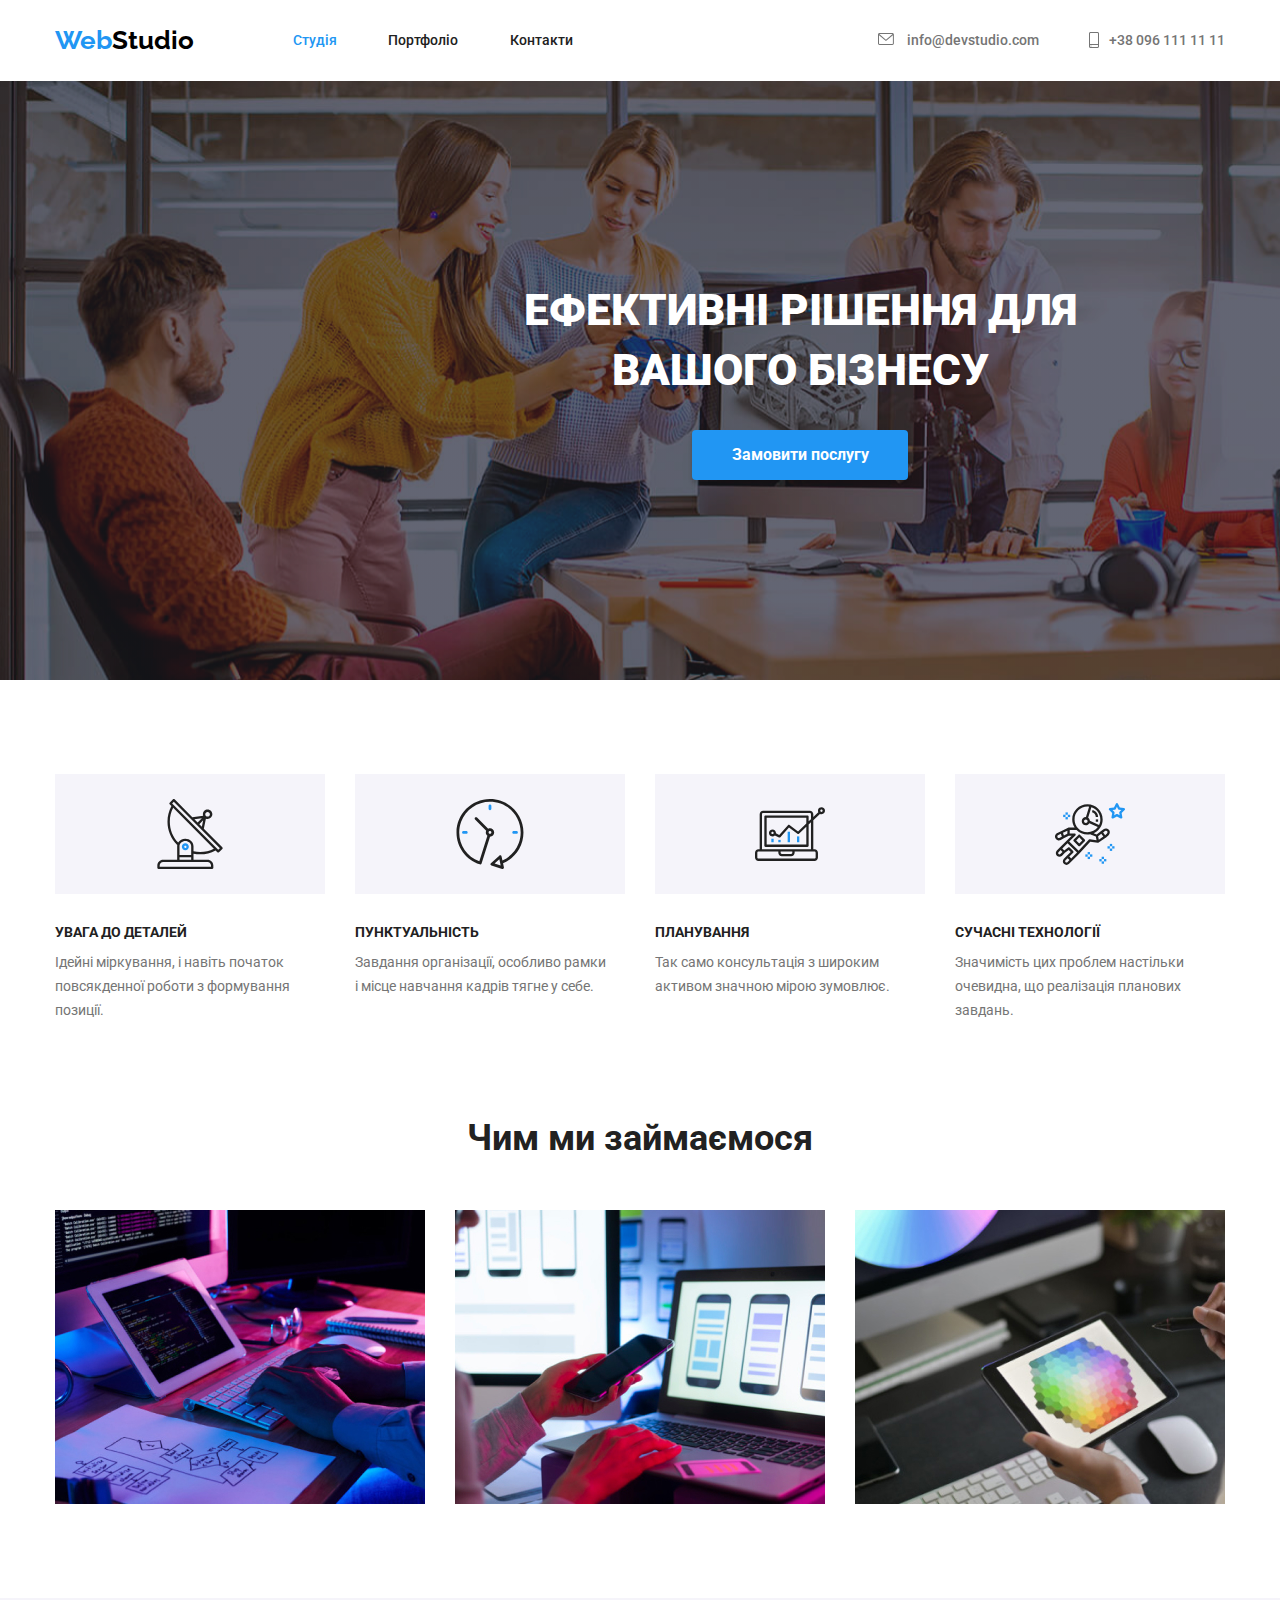
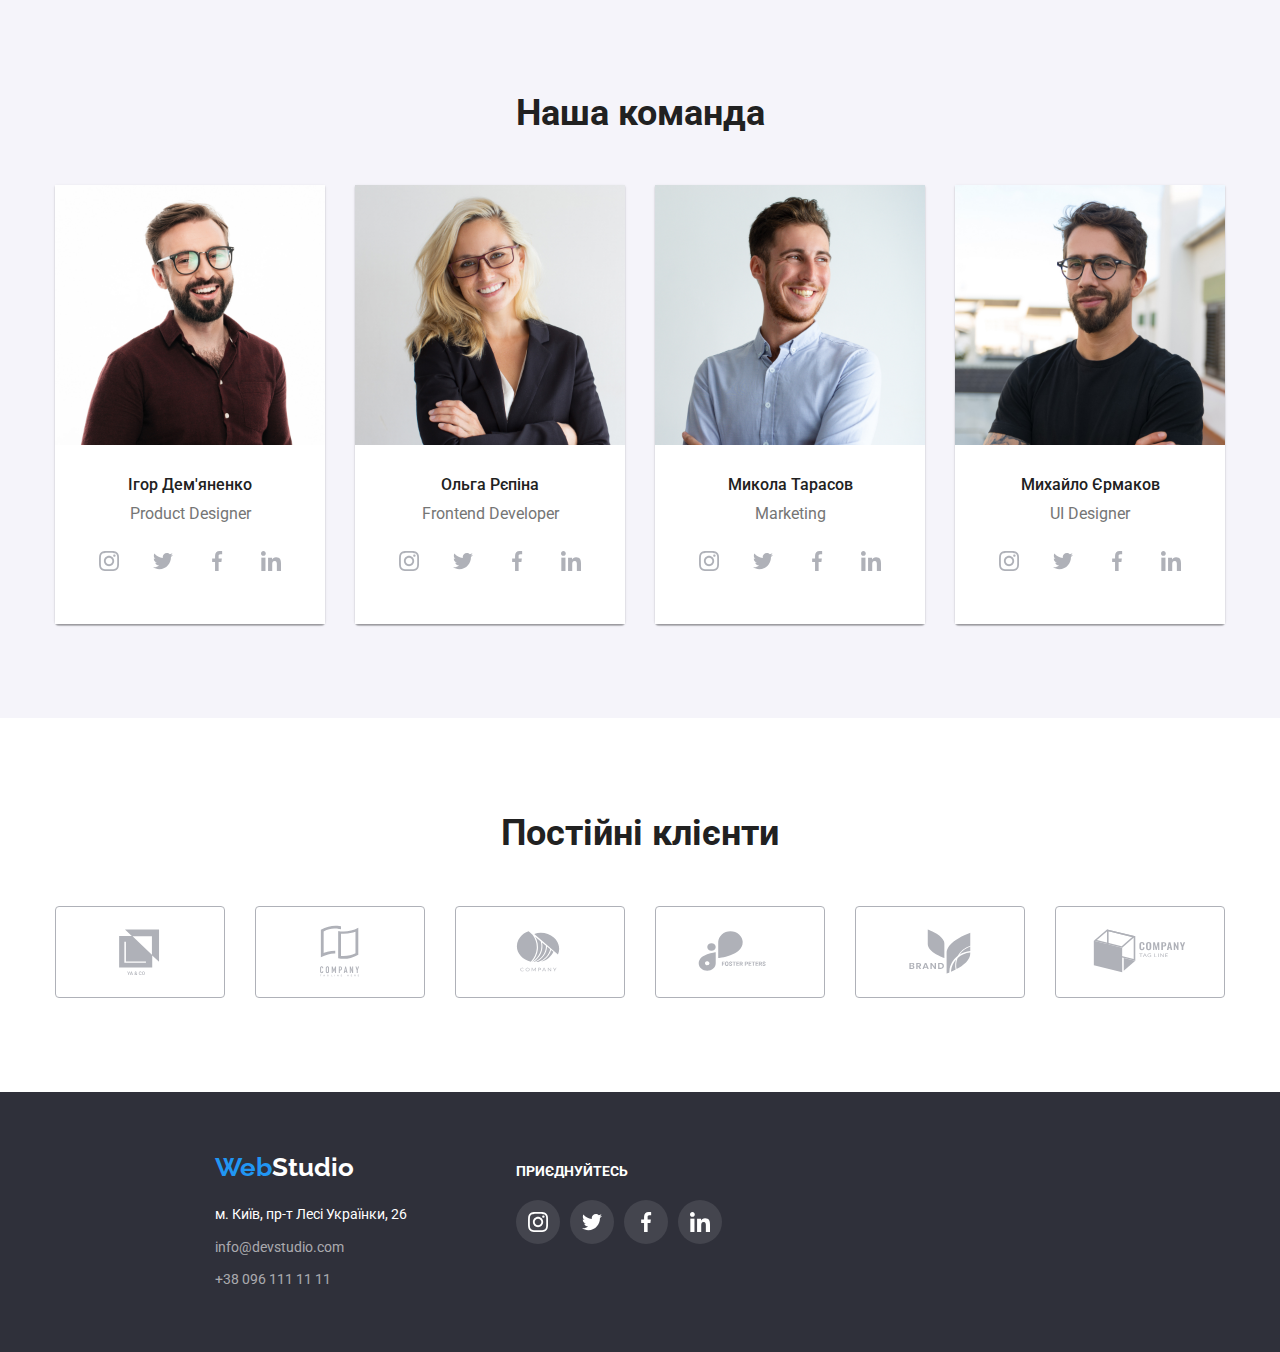
==== index.html @ 7ea2a961 "Initial commit" ====
<!DOCTYPE html>
<html lang="en">

<head>
  <meta charset="UTF-8" />
  <meta http-equiv="X-UA-Compatible" content="IE=edge" />
  <meta name="viewport" content="width=device-width, initial-scale=1.0" />
  <title>firstwork</title>
  <link rel="stylesheet" href="https://cdn.jsdelivr.net/npm/modern-normalize@1.1.0/modern-normalize.min.css">
  <link rel="stylesheet" href="./css/styles.css" />
  <link rel="preconnect" href="https://fonts.googleapis.com">
  <link rel="preconnect" href="https://fonts.gstatic.com" crossorigin>
  <link href="https://fonts.googleapis.com/css2?family=Raleway:wght@700&family=Roboto:wght@400;500;700&display=swap"
    rel="stylesheet">
</head>

<body>
  <header>

    <div class="conteiner conteiner_header">
      <!-- logo -->

      <a class="logo" href="/">
        <p class="logo_studio">
          <span class="logo-web">Web</span>Studio
        </p>
      </a>

      <!-- navigation -->
      <nav class="nav">

        <ul class="nav_mid">
          <li class="nav_mid_one">
            <a class="nav_mid_active" href="">Студія</a>
          </li>
          <li class="nav_mid_two">
            <a class="nav_mid_portfolio" href="./portfolio.html">Портфоліо</a>
          </li>
          <li class="nav_mid_three">
            <a class="nav_mid_kontact" href="">Контакти</a>
          </li>
        </ul>





        <!-- navigationRight -->

        <ul class="nav_right">




          <li class="nav_right_mail_group">
            <svg width="16" height="12" class="icon_nav_right_mail">
              <use href="./images/sprite/symbol-defs.svg#icon-mail"></use>
            </svg>
            <a class="nav_right_mail" href="mailto:info@devstudio.com">info@devstudio.com</a>
          </li>




          <li class="nav_right_number_group">
            <svg width="10" height="16" class="icon-smartphone">
              <use href="./images/sprite/symbol-defs.svg#icon-smartphone"></use>
            </svg>
            <a class="nav_right_num_color" href="tel:+380961111111">+38 096 111 11 11</a>
          </li>

        </ul>
      </nav>
    </div>
  </header>

  <main>
    <!-- hero -->

    <section>
      <div class="conteiner hero_sect">
        <h1 class="hero_title">
          ЕФЕКТИВНІ РІШЕННЯ ДЛЯ
          ВАШОГО БІЗНЕСУ
        </h1>

        <button class="hero_btn" type="button">Замовити послугу</button>
      </div>
    </section>


    <!-- peculiarity -->
    <section class="peculiarity conteiner">
      <ul class="peculiarity-conteiner">

        <li class="peculiarite-item">
          <div class="peculiarite-item_img">
            <svg width="70" height="70">
              <use href="./images/sprite/symbol-defs.svg#icon-antenna1"></use>
            </svg>
          </div>
          <h3 class="peculiarity-title">УВАГА ДО ДЕТАЛЕЙ</h3>
          <p class="peculiarity-text">
            Ідейні міркування, і навіть початок повсякденної роботи з
            формування позиції.
          </p>

        </li>

        <li class="peculiarite-item">
          <div class="peculiarite-item_img">
            <svg width="70" height="70">
              <use href="./images/sprite/symbol-defs.svg#icon-clock2"></use>
            </svg>
          </div>
          <h3 class="peculiarity-title">ПУНКТУАЛЬНІСТЬ</h3>
          <p class="peculiarity-text">
            Завдання організації, особливо рамки<br /> і місце навчання кадрів тягне
            у себе.
          </p>
        </li>

        <li class="peculiarite-item">
          <div class="peculiarite-item_img">
            <svg width="70" height="70">
              <use href="./images/sprite/symbol-defs.svg#icon-diagram3"></use>
            </svg>
          </div>
          <h3 class="peculiarity-title">ПЛАНУВАННЯ</h3>
          <p class="peculiarity-text">
            Так само консультація з широким активом значною мірою зумовлює.
          </p>
        </li>

        <li class="peculiarite-item">
          <div class="peculiarite-item_img">
            <svg width="70" height="70">
              <use href="./images/sprite/symbol-defs.svg#icon-astronaut4"></use>
            </svg>
          </div>
          <h3 class="peculiarity-title">СУЧАСНІ ТЕХНОЛОГІЇ</h3>
          <p class="peculiarity-text">
            Значимість цих проблем настільки очевидна, що реалізація планових
            завдань.
          </p>
        </li>

      </ul>
    </section>
    <!-- progects -->
    <section class="progects">
      <div class="conteiner">
        <h2 class="progects_title">Чим ми займаємося</h2>
        <ul class="progect_img">
          <li>
            <img src="/images/whatwedo/noyt.jpg" alt="Ноутбук" width="370" height="294" />
          </li>
          <li>
            <img src="/images/whatwedo/tel.jpg" alt="Ноутбук и телефон" width="370" height="294" />
          </li>
          <li>
            <img src="/images/whatwedo/plansh.jpg" alt="Планшет" width="370" height="294" />
          </li>
        </ul>
      </div>
    </section>

    <!-- team -->
    <section class="team">
      <div class="conteiner">
        <h2 class="team_title">Наша команда</h2>
        <ul class="team_group">
          <li class="team_group_box">
            <img class="team_img" src="/images/personal/pers1.jpg" alt="Первый сотрудник мужчина" width="270"
              height="260" />
            <div class="team_info">
              <p class="team_name">Ігор Дем'яненко</p>
              <p class="team_job">Product Designer</p>


              <ul class="team_icons">

                <li>
                  <a class="team_icons_link" href="">
                    <svg class="team_icons_group">
                      <use href="./images/sprite/symbol-defs.svg#icon-instagram"></use>
                    </svg>
                  </a>
                </li>

                <li>
                  <a class="team_icons_link" href="">
                    <svg class="team_icons_group">
                      <use href="./images/sprite/symbol-defs.svg#icon-twitter"></use>
                    </svg>
                  </a>
                </li>

                <li>
                  <a class="team_icons_link" href="">
                    <svg class="team_icons_group">
                      <use href="./images/sprite/symbol-defs.svg#icon-facebook"></use>
                    </svg>
                  </a>
                </li>

                <li>
                  <a class="team_icons_link" href="">
                    <svg class="team_icons_group">
                      <use href="./images/sprite/symbol-defs.svg#icon-linkedin"></use>
                    </svg>
                  </a>
                </li>

              </ul>


            </div>
          </li>

          <li class="team_group_box">
            <img class="team_img" src="/images/personal/pers2.jpg" alt="Сотрудница" width="270" height="260" />
            <div class="team_info">
              <p class="team_name">Ольга Рєпіна</p>
              <p class="team_job">Frontend Developer</p>
              <ul class="team_icons">
                <li>
                  <a class="team_icons_link" href="">
                    <svg class="team_icons_group">
                      <use href="./images/sprite/symbol-defs.svg#icon-instagram"></use>
                    </svg>
                  </a>
                </li>
                <li>
                  <a class="team_icons_link" href="">
                    <svg class="team_icons_group">
                      <use href="./images/sprite/symbol-defs.svg#icon-twitter"></use>
                    </svg>
                  </a>
                </li>
                <li>
                  <a class="team_icons_link" href="">
                    <svg class="team_icons_group">
                      <use href="./images/sprite/symbol-defs.svg#icon-facebook"></use>
                    </svg>
                  </a>
                </li>
                <li>
                  <a class="team_icons_link" href="">
                    <svg class="team_icons_group">
                      <use href="./images/sprite/symbol-defs.svg#icon-linkedin"></use>
                    </svg>
                  </a>
                </li>
              </ul>
            </div>
          </li>

          <li class="team_group_box">
            <img class="team_img" src="/images/personal/pers3.jpg" alt="Второй сотрудник" width="270" height="260" />
            <div class="team_info">
              <p class="team_name">Микола Тарасов</p>
              <p class="team_job">Marketing</p>
              <ul class="team_icons">

                <li>
                  <a class="team_icons_link" href="">
                    <svg class="team_icons_group">
                      <use href="./images/sprite/symbol-defs.svg#icon-instagram"></use>
                    </svg>
                  </a>
                </li>

                <li>
                  <a class="team_icons_link" href="">
                    <svg class="team_icons_group">
                      <use href="./images/sprite/symbol-defs.svg#icon-twitter"></use>
                    </svg>
                  </a>
                </li>

                <li>
                  <a class="team_icons_link" href="">
                    <svg class="team_icons_group">
                      <use href="./images/sprite/symbol-defs.svg#icon-facebook"></use>
                    </svg>
                  </a>
                </li>

                <li>
                  <a class="team_icons_link" href="">
                    <svg class="team_icons_group">
                      <use href="./images/sprite/symbol-defs.svg#icon-linkedin"></use>
                    </svg>
                  </a>
                </li>

              </ul>
            </div>
          </li>

          <li class="team_group_box">
            <img class="team_img" src="/images/personal/pers4.jpg" alt="Третий сотрудник" width="270" height="260" />
            <div class="team_info">
              <p class="team_name">Михайло Єрмаков</p>
              <p class="team_job">UI Designer</p>
              <ul class="team_icons">
                <li>
                  <a class="team_icons_link" href="">
                    <svg class="team_icons_group">
                      <use href="./images/sprite/symbol-defs.svg#icon-instagram"></use>
                    </svg>
                  </a>
                </li>
                <li>
                  <a class="team_icons_link" href="">
                    <svg class="team_icons_group">
                      <use href="./images/sprite/symbol-defs.svg#icon-twitter"></use>
                    </svg>
                  </a>
                </li>
                <li>
                  <a class="team_icons_link" href="">
                    <svg class="team_icons_group">
                      <use href="./images/sprite/symbol-defs.svg#icon-facebook"></use>
                    </svg>
                  </a>
                </li>
                <li>
                  <a class="team_icons_link" href="">
                    <svg class="team_icons_group">
                      <use href="./images/sprite/symbol-defs.svg#icon-linkedin"></use>
                    </svg>
                  </a>
                </li>
              </ul>
            </div>
          </li>

        </ul>
      </div>
    </section>

    <!-- OUR CLIENTS -->
    <section>
      <div class="conteiner client_conteiner">
        <h2 class="clients_title">
          Постійні клієнти
        </h2>

        <ul class="client_img_block">
          <li class="client_img">
            <svg width="106" height="60">
              <use href="./images/sprite/symbol-defs.svg#icon-logo1"></use>
            </svg>
          </li>

          <li class="client_img">
            <svg width="106" height="60">
              <use href="./images/sprite/symbol-defs.svg#icon-logo2"></use>
            </svg>
          </li>

          <li class="client_img">
            <svg width="106" height="60">
              <use href="./images/sprite/symbol-defs.svg#icon-logo3"></use>
            </svg>
          </li>

          <li class="client_img">
            <svg width="106" height="60">
              <use href="./images/sprite/symbol-defs.svg#icon-logo4"></use>
            </svg>
          </li>

          <li class="client_img">
            <svg width="106" height="60">
              <use href="./images/sprite/symbol-defs.svg#icon-logo5"></use>
            </svg>
          </li>
          <li class="client_img">
            <svg width="106" height="60">
              <use href="./images/sprite/symbol-defs.svg#icon-logo6"></use>
            </svg>
          </li>

        </ul>
      </div>
    </section>

  </main>

  <footer>
    <div class="footer_conteiner">
      <div class="conteiner footer_conteiner_flex">

        <div>
          <a class="logo" href="/">
            <p class="logo-studio_footer"><span class="logo-web">Web</span>Studio</p>
          </a>


          <address class="address">

            <ul class="address_info">
              <li class="address_address">
                <a class="address_city" href="">м. Київ, пр-т Лесі Українки, 26</a>
              </li>
              <li class="address_address">
                <a class="address_link" href="mailto:info@devstudio.com">info@devstudio.com</a>
              </li>
              <li class="address_address">
                <a class="address_phone" href="tel:+380961111111">+38 096 111 11 11</a>
              </li>
            </ul>
          </address>
        </div>

        <div class="footer_block_socials">
          <h3 class="footer_title_h">
            ПРИЄДНУЙТЕСЬ
          </h3>
          <ul class="footer_img_flex">
            <li class="footer_title_img">
              <svg width="20" height="20">
                <use href="./images/sprite/symbol-defs.svg#icon-instagram"></use>
              </svg>
            </li>

            <li class="footer_title_img">
              <svg width="20" height="20">
                <use href="./images/sprite/symbol-defs.svg#icon-twitter"></use>
              </svg>
            </li>

            <li class="footer_title_img">
              <svg width="20" height="20">
                <use href="./images/sprite/symbol-defs.svg#icon-facebook"></use>
              </svg>
            </li>

            <li class="footer_title_img">
              <svg width="20" height="20">
                <use href="./images/sprite/symbol-defs.svg#icon-linkedin"></use>
              </svg>
            </li>
          </ul>
        </div>


      </div>
    </div>
  </footer>


</body>

</html>
---- css/styles.css ----
/* 
цвет основного текста #757575 
цвет заголовков #212121
цвет при фокусе #2196F3
цвет в футере и при наведени на кнопки #FFFFFF
*/

:root{
    --primary-text-color: #757575;
    --title-text-color: #212121;
    --white-color: #FFFFFF;
    --accent-color: #2196F3;
    --bck-portfolio: #F5F4FA;
    --bckground-color: #2F303A;
    --social-icons: #AFB1B8
}
body{
    font-family: 'roboto';
    font-style: normal;
    font-weight: 400;
    color: var(--title-text-color);

    /* Убрал точки и подчеркивания */
}
li{
    list-style: none;
}
a{
    text-decoration: none;
}
                 /* h1 h2 h3 h4 */
.h2, h3, h4{
    font-weight: 700;
}
/* Убрал отступы */
h1, 
h2,
h3,
h4,
p {
    margin-top: 0;
    margin-bottom: 0;
}
ul,
ol {
    margin-top: 0;
    margin-bottom: 0;
    padding-left: 0;
}
/* Что-бы не было отступов между картинками */
img {
    display: block;
}
.link {
    text-decoration: none;
}
.list {
    list-style: none;
}
.conteiner {
    width: 1200px;
    margin-left: auto;
    margin-right: auto;
    padding-left: 15px;
    padding-right: 15px;
}
/* =============================HEADER SECTION ============================*/
/* LOGO */
.conteiner_header {
    display: flex;
    align-items: center;

}


.logo{
    text-decoration: none;
    font-family: 'raleway';
    font-weight: 700;
    font-size: 26px;
    line-height: 1.2;
}

.logo_studio{
    color: #000000;
    margin-right: 93px;
    width: 145px;
}

.logo-web{
    color: var(--accent-color);
}

/* NAVIGATION */
.nav{
    display: flex;
    flex-grow: 1;
    color: var(--title-text-color);
    font-weight: 500;
    font-size: 14px;
    line-height: 1.2;
    padding-bottom: 32px;
    padding-top: 32px;
}


/* nav mid portfolio */
.nav_mid {
    display: flex;
}

a.nav_mid_st{
    text-decoration: none;
}
.nav_mid_st,
.nav_mid_portfolio,
.nav_mid_kontact{
    display: inline-block;
    text-decoration: none;
    list-style: none;
    color: var(--title-text-color);
    font-weight: 500;
    font-size: 14px;
    line-height: 1.2;
}
.nav_mid_active {
    color: var(--accent-color);
}
.nav_mid_st:hover,
.nav_mid_st:focus {
    color: var(--accent-color);
}
.nav_mid_portfolio:hover,
.nav_mid_portfolio:focus{
    color: var(--accent-color);
}
.nav_mid_kontact:hover,
.nav_mid_kontact:focus {
    color: var(--accent-color);
}

.nav_mid_one,
.nav_mid_two,
.nav_mid_three:not(:last-child) {
    margin-right: 50px;
}
.nav_mid_one {
    width: 45px;
}
.nav_mid_two {
    width: 72px;
}
.nav_mid_three {
    width: 64px;
}

/* NAV RIGHT */
.nav_right {
    display: flex;
    margin-left: auto;
    gap: 50px;   
}

.icon_nav_right_mail {
    fill: var(--primary-text-color);
    border: 24px;
    margin-right: 10px;  
}

.icon_nav_right_mail:hover,
.icon_nav_right_mail:focus {
    fill: var(--accent-color);
}

a.nav_right_mail{
    text-decoration: none;
    color: var(--primary-text-color);
}

a.nav_right_mail:hover,
a.nav_right_mail:focus {
    color: var(--accent-color);
}

.nav_right_number_group {
    display: flex;
    justify-self: center;
}

.icon-smartphone {
    margin-right: 10px;
    fill: var(--primary-text-color);
}
.icon-smartphone:hover,
.icon-smartphone:focus {
    fill: var(--accent-color);
}

.nav_right_num_color {
    color: var(--primary-text-color);
}
.nav_right_num_color:hover,
.nav_right_num_color:focus {
    color: #2196F3;
}
 /* ==========================HEADER SECTION=============================== */

 /* ===========================HERO SECTION ================================*/
.hero_sect {
    display: flex;
    flex-direction: column;
    align-items: center;
    width: 1600px;
    padding-top: 200px;
    padding-bottom: 200px;
    background-color: #C4C4C4;
    background-image:linear-gradient(rgba(47, 48, 58, 0.4),rgba(47, 48, 58, 0.4)), url(/images/hero/hero.png);
    background-size: cover;
}
.hero_title {
    text-align: center;
    width: 696px;
    font-weight: 900;
    font-size: 44px;
    line-height: 1.36;
    color: var(--white-color);
    margin-bottom: 30px;
}

.hero_btn {
    width: 216px;
    height: 50px;
    padding: 0;
    border: 0;
    text-align: center;
    font-family: Roboto;
    color: var(--white-color);
    background-color: var(--accent-color);
    font-weight: 700;
    font-size: 16px;
    line-height: 1.9;
    box-shadow: 0px 4px 4px rgba(0, 0, 0, 0.15);
    border-radius: 4px;
} 




 /*============================= HERO SECTION============================== */

 /*=========================== PECULIARITY SECTION========================*/

.peculiarity-conteiner{
    display: flex;
    padding-top: 94px;
    gap: 30px;
    padding-bottom: 47px;
}
.peculiarite-item_img{
    padding-left: 100px;
    padding-right: 100px;
    display: flex;
    justify-content: center;
    align-items: center;
    width: 270px;
    height: 120px;
    margin-bottom: 30px;
    background-color: var(--bck-portfolio);
}
          
.peculiarity-title{
    font-size: 14px;
    line-height: 1.2;
    margin-bottom: 10px;
}

.peculiarity-text{
    width: 255px;
    color: var(--primary-text-color);
    font-size: 14px;
    line-height: 1.7;
}
  /*=========================PECULIARITY SECTION=======================*/

/* =============================PROGECTS SECTION =======================*/

.progects_title{
    padding-top: 47px;
    font-size: 36px;
    line-height: 1.2;
    display: block;
    text-align: center;
    margin-bottom: 50px;
}
    

.progect_img {
    display: flex;
    gap: 30px;
    padding-bottom: 94px;
}
  /* =========================PROGECTS SECTION ========================*/

/* ============================TEAM SECTION ============================*/
.team {
    background-color: #F5F4FA;;
    padding-bottom: 94px;

}
.team_title{
    font-size: 36px;
    line-height: 1.2;
    display: block;
    text-align: center;
    margin-bottom: 50px;
    padding-top: 94px;
}
.team_group {
    display: flex;
    gap: 30px;
}
.team_group_box {
    box-shadow: 0px 1px 3px rgba(0, 0, 0, 0.12), 0px 1px 1px rgba(0, 0, 0, 0.14), 0px 2px 1px rgba(0, 0, 0, 0.2);
    border-radius: 0px 0px 4px 4px;
}

.team_info {
    padding-top: 30px;
    text-align: center;
    background-color: var(--white-color);
}

.team_name{
    font-weight: 500;
    font-size: 16px;
    line-height: 1.2;
    margin-bottom: 10px;
    
}
.team_job{
    color: var(--primary-text-color);
    font-size: 16px;
    line-height: 1.2;
    text-align: center;
}
.team_icons {
    padding-bottom: 41px;
    display: flex;
    margin-top: 16px;
    justify-content: center;
    gap: 10px;
}

.team_icons_link {
    display: flex;
    justify-content: center;
    align-items: center;
    border-radius: 50%;
    width: 44px;
    height: 44px;
}
.team_icons_link:hover,
.team_icons_link:focus {
    background-color: var(--accent-color);
}

.team_icons_group {
    width: 20px;
    height: 20px;
    fill: var(--social-icons);
}
.team_icons_link:hover .team_icons_group,
.team_icons_link:focus .team_icons_group {
    fill: var(--white-color);
}
  /* ============================TEAM SECTION ==========================*/

  /* ===========================OUR CLIENTS ===========================*/
.clients_title {
    font-size: 36px;
    line-height: 1.2;
    display: block;
    text-align: center;
    margin-bottom: 50px;
}
.client_conteiner {
    padding-top: 94px;
    padding-bottom: 94px;
}
.client_img_block {
    display: flex;
    justify-content: center;
    align-items: center;
    gap: 30px;   
    
}

.client_img {
    padding-left: 32px;
    padding-right: 32px;
    width: 170px;
    height: 92px;
    fill: var(--social-icons);
    display: flex;
    justify-content: center;
    align-items: center;
    border: 1px solid #AFB1B8;
    border-radius: 4px;
    
}

.client_img:hover,
.client_img:focus {
    fill: var(--accent-color);
}
  /* ===========================OUR CLIENTS ===========================*/

/*================================ FOOTER SECTION/ ====================*/
           
.footer_conteiner {
    background-color: var(--bckground-color);
    width: 1600px;
    margin-left: auto;
    margin-right: auto;
}       
.footer_conteiner_flex {
    display: flex;
    padding-bottom: 60px;
    padding-top: 60px;
}     

.logo-studio_footer {
    color: var(--white-color);  
    margin-bottom: 20px;
}
.footer_img_flex {
    display: flex;
    gap: 10px;
    margin-top: 20px;
}
.footer_title_h {
    font-size: 14px;
    line-height: 1.14;
    color: var(--white-color);

}

.address_info {
    width: 231px;
    font-size: 14px;
    line-height: 1.7;
    font-style: normal;
    display: block;
    margin-right: 70px;
}
.footer_block_socials {
    padding-top: 12px;
}
.address_address:not(:last-child) {
    margin-bottom: 9px;
}
.address_city {
    color: var(--white-color);
}
.address_link{
    color: rgba(255, 255, 255, 0.6);
}
.address_phone {
    color: rgba(255, 255, 255, 0.6);
}
.footer_title_img {
    display: flex;
    justify-content: center;
    align-items: center;
    width: 44px;
    height: 44px;
    fill: var(--white-color);
    background-color: rgba(255, 255, 255, 0.1);
    border-radius: 50%;
}
.footer_title_img:hover,
.footer_title_img:focus {
    background-color: var(--accent-color);
}
/* =======================FOOTER SECTION========================/ */

  /* =====================PORTFOLIO SECTION======================*/

         
.portfolio_button{
    padding-top: 94px;
    display: flex;
    justify-content: center;
    column-gap: 8px;
    margin-bottom: 34px;  
}

.p_button {
    height: 38px;
    border: 0;
    font-family: roboto;
    font-style: normal;
    font-weight: 500;
    font-size: 16px;
    line-height: 1.62;
}
.p_button:hover,
.p_button:focus {
    background-color: var(--accent-color);
    color: var(--white-color);
    box-shadow: 0px 3px 1px rgba(0, 0, 0, 0.1), 0px 1px 2px rgba(0, 0, 0, 0.08), 0px 2px 2px rgba(0, 0, 0, 0.12);
}

.portfolio_btn_one {
    padding-left: 25px;
    padding-right: 25px;
    min-width: 72px;
    border-radius: 4px;
}
.portfolio_btn_two {
    min-width: 125px;
    border-radius: 4px;
}
.portfolio_btn_three {
    min-width: 112px;
    border-radius: 4px;
}
.portfolio_btn_fore {
    min-width: 103px;
    border-radius: 4px;
}
.portfolio_btn_five{
    min-width: 130px;
    border-radius: 4px;
}
/* PORTFOLIO_IMG */
.portfolio_img{
    padding-bottom: 94px;
    display: flex;
    flex-wrap: wrap;
    row-gap: 30px;
    column-gap: 30px;
}
.p_block {
    width: 370px;
    height: 404px;
    border: 1px solid #EEEEEE;
    box-shadow: 0px 1px 1px rgba(0, 0, 0, 0.12), 0px 4px 4px rgba(0, 0, 0, 0.06), 1px 4px 6px rgba(0, 0, 0, 0.16);
}
.portfolio_img_info {
    padding-top: 20px;
    padding-bottom: 20px;
    padding-left: 24px;
}
.portfolio_title{
    font-size: 18px;
    line-height: 2;
    margin-bottom: 4px;
}
.portfolio_text{
    color: var(--primary-text-color);
    font-size: 16px;
    line-height: 1.9;
}





 /* ========================PORTFOLIO SECTION===========================*/
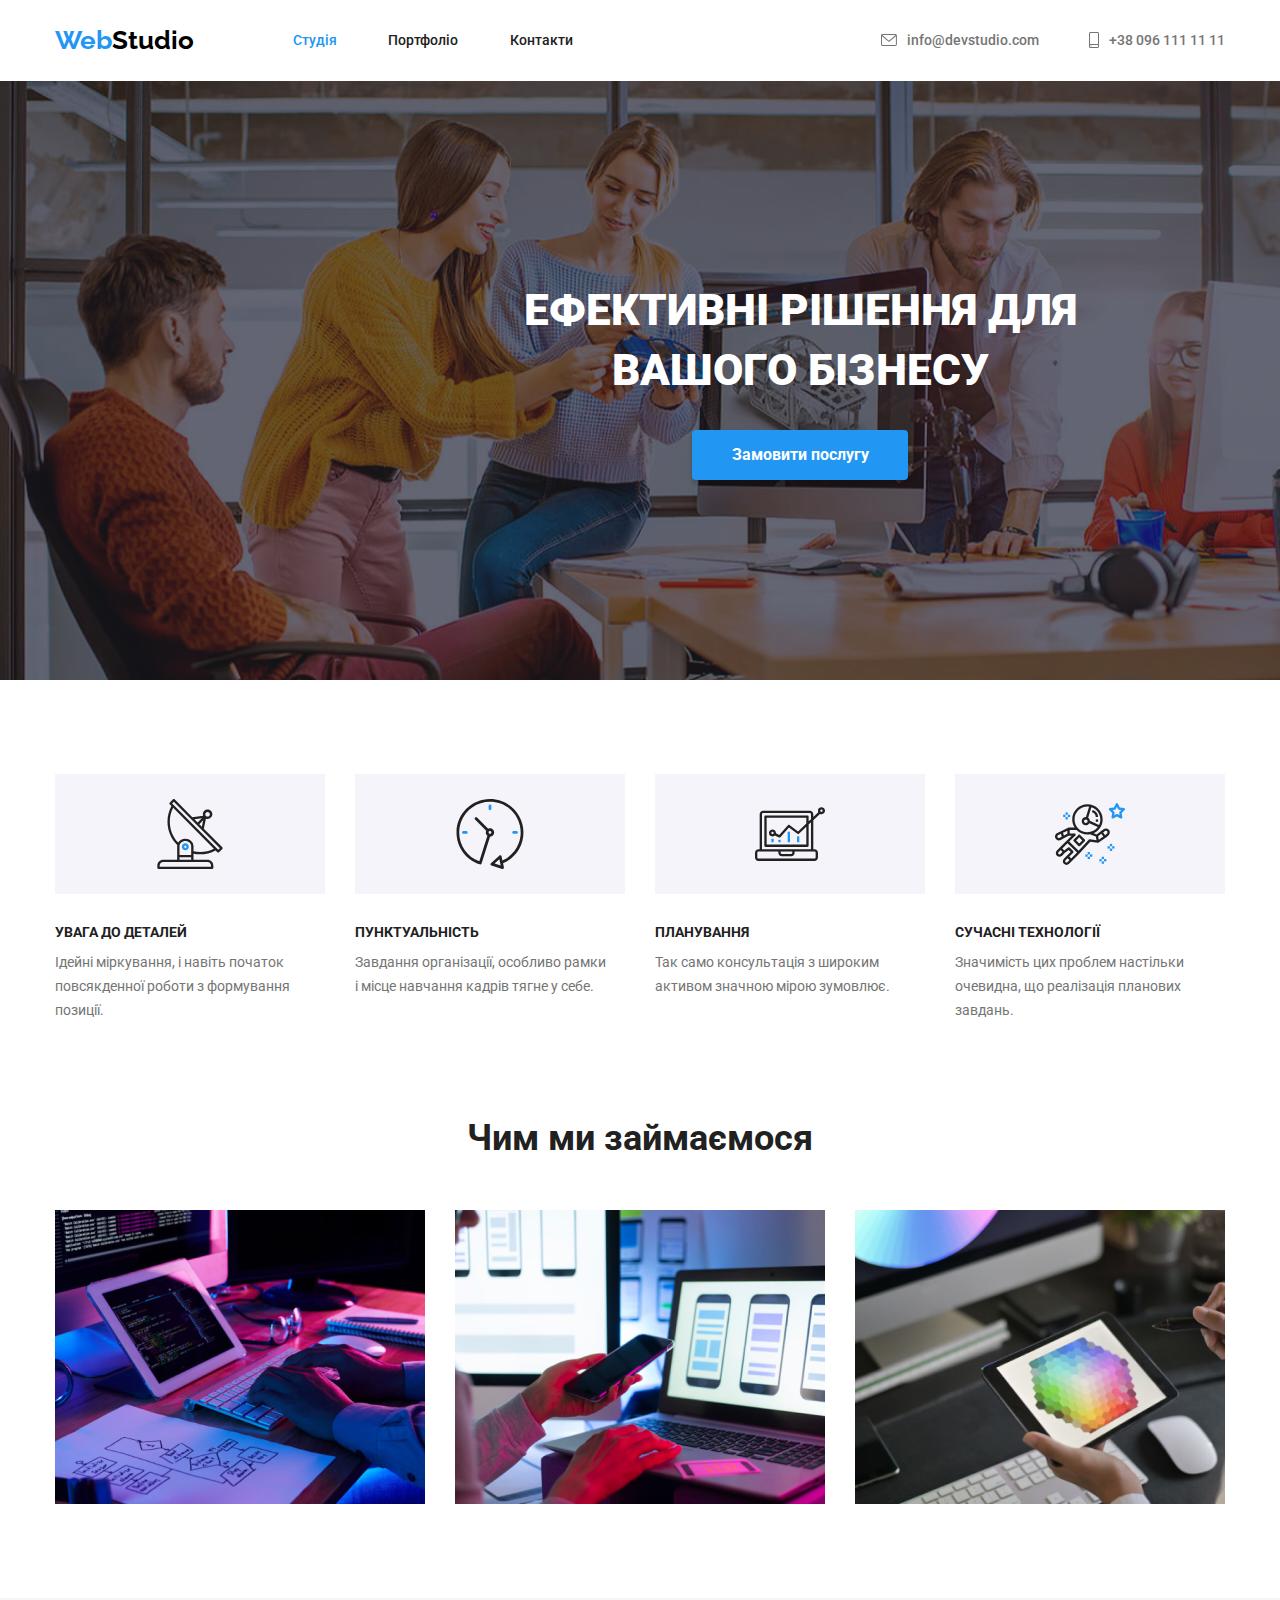
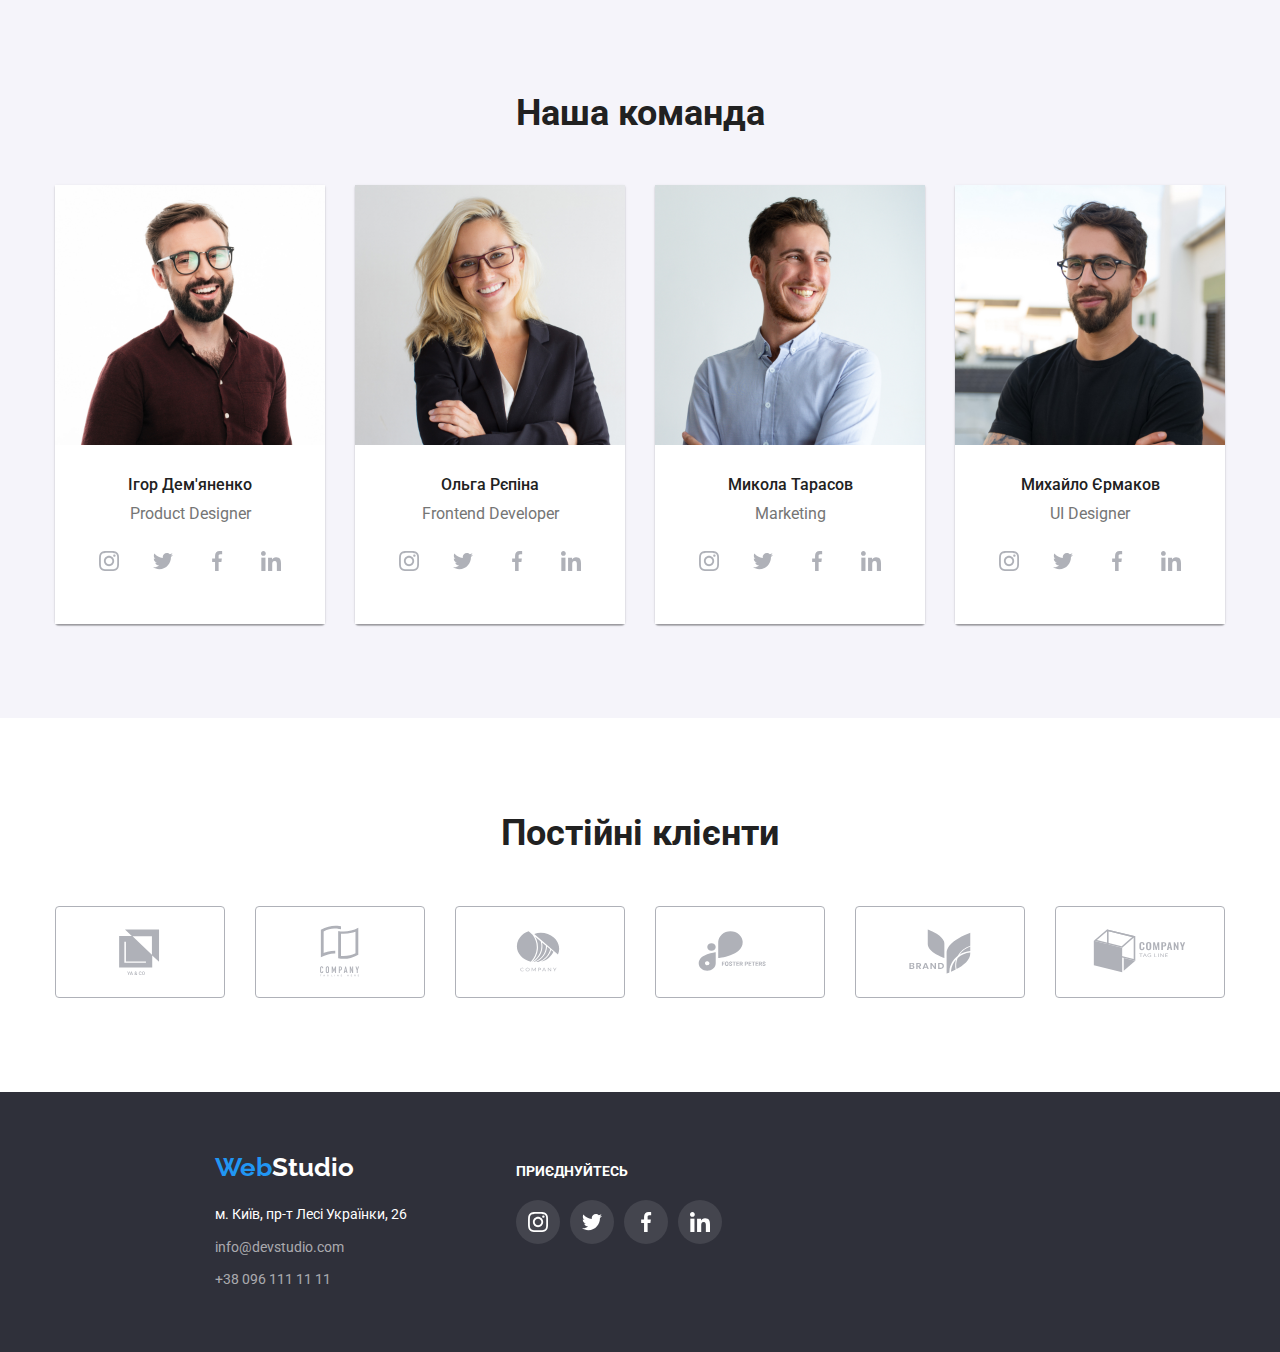
==== commit 3b21cb4b: "Навигация в хедере" ====
--- a/index.html
+++ b/index.html
@@ -53,20 +53,26 @@
 
 
           <li class="nav_right_mail_group">
-            <svg width="16" height="12" class="icon_nav_right_mail">
-              <use href="./images/sprite/symbol-defs.svg#icon-mail"></use>
-            </svg>
-            <a class="nav_right_mail" href="mailto:info@devstudio.com">info@devstudio.com</a>
+            
+            <a class="nav_right_mail" href="mailto:info@devstudio.com">
+              <svg width="16" height="12" class="icon_nav_right_mail">
+                <use href="./images/sprite/symbol-defs.svg#icon-mail"></use>
+              </svg>
+              info@devstudio.com
+            </a>
           </li>
 
 
 
 
           <li class="nav_right_number_group">
-            <svg width="10" height="16" class="icon-smartphone">
-              <use href="./images/sprite/symbol-defs.svg#icon-smartphone"></use>
-            </svg>
-            <a class="nav_right_num_color" href="tel:+380961111111">+38 096 111 11 11</a>
+            
+            <a class="nav_right_num_color" href="tel:+380961111111">
+              <svg width="10" height="16" class="icon-smartphone">
+                <use href="./images/sprite/symbol-defs.svg#icon-smartphone"></use>
+              </svg>
+              +38 096 111 11 11
+            </a>
           </li>
 
         </ul>
--- a/css/styles.css
+++ b/css/styles.css
@@ -99,14 +99,14 @@
     font-weight: 500;
     font-size: 14px;
     line-height: 1.2;
-    padding-bottom: 32px;
-    padding-top: 32px;
 }
 
 
 /* nav mid portfolio */
 .nav_mid {
     display: flex;
+    justify-content: center;
+    align-items: center;
 }
 
 a.nav_mid_st{
@@ -122,6 +122,8 @@
     font-weight: 500;
     font-size: 14px;
     line-height: 1.2;
+    padding-bottom: 32px;
+    padding-top: 32px;
 }
 .nav_mid_active {
     color: var(--accent-color);
@@ -157,8 +159,11 @@
 /* NAV RIGHT */
 .nav_right {
     display: flex;
+    align-items: center;
+    justify-content: center;
     margin-left: auto;
     gap: 50px;   
+
 }
 
 .icon_nav_right_mail {
@@ -172,20 +177,24 @@
     fill: var(--accent-color);
 }
 
-a.nav_right_mail{
+.nav_right_mail{
     text-decoration: none;
     color: var(--primary-text-color);
-}
-
-a.nav_right_mail:hover,
-a.nav_right_mail:focus {
+    display: flex;
+    align-items: center;
+    padding-bottom: 32px;
+    padding-top: 32px;
+}
+
+.nav_right_mail:hover,
+.nav_right_mail:focus {
     color: var(--accent-color);
 }
-
-.nav_right_number_group {
-    display: flex;
-    justify-self: center;
-}
+.nav_right_mail:hover .icon_nav_right_mail {
+    fill: var(--accent-color);
+}
+
+
 
 .icon-smartphone {
     margin-right: 10px;
@@ -198,10 +207,16 @@
 
 .nav_right_num_color {
     color: var(--primary-text-color);
+    display: flex;
+    padding-bottom: 32px;
+    padding-top: 32px;
 }
 .nav_right_num_color:hover,
 .nav_right_num_color:focus {
     color: #2196F3;
+}
+.nav_right_num_color:hover .icon-smartphone {
+    fill: var(--accent-color);
 }
  /* ==========================HEADER SECTION=============================== */
 
@@ -406,12 +421,13 @@
     align-items: center;
     border: 1px solid #AFB1B8;
     border-radius: 4px;
-    
 }
 
 .client_img:hover,
 .client_img:focus {
     fill: var(--accent-color);
+    border: 1px solid var(--accent-color);
+    border-radius: 4px;
 }
   /* ===========================OUR CLIENTS ===========================*/
 
@@ -485,8 +501,7 @@
 /* =======================FOOTER SECTION========================/ */
 
   /* =====================PORTFOLIO SECTION======================*/
-
-         
+    
 .portfolio_button{
     padding-top: 94px;
     display: flex;
@@ -494,6 +509,7 @@
     column-gap: 8px;
     margin-bottom: 34px;  
 }
+
 
 .p_button {
     height: 38px;
@@ -544,6 +560,9 @@
 .p_block {
     width: 370px;
     height: 404px;
+}
+.p_block:hover,
+.p_block:focus {
     border: 1px solid #EEEEEE;
     box-shadow: 0px 1px 1px rgba(0, 0, 0, 0.12), 0px 4px 4px rgba(0, 0, 0, 0.06), 1px 4px 6px rgba(0, 0, 0, 0.16);
 }
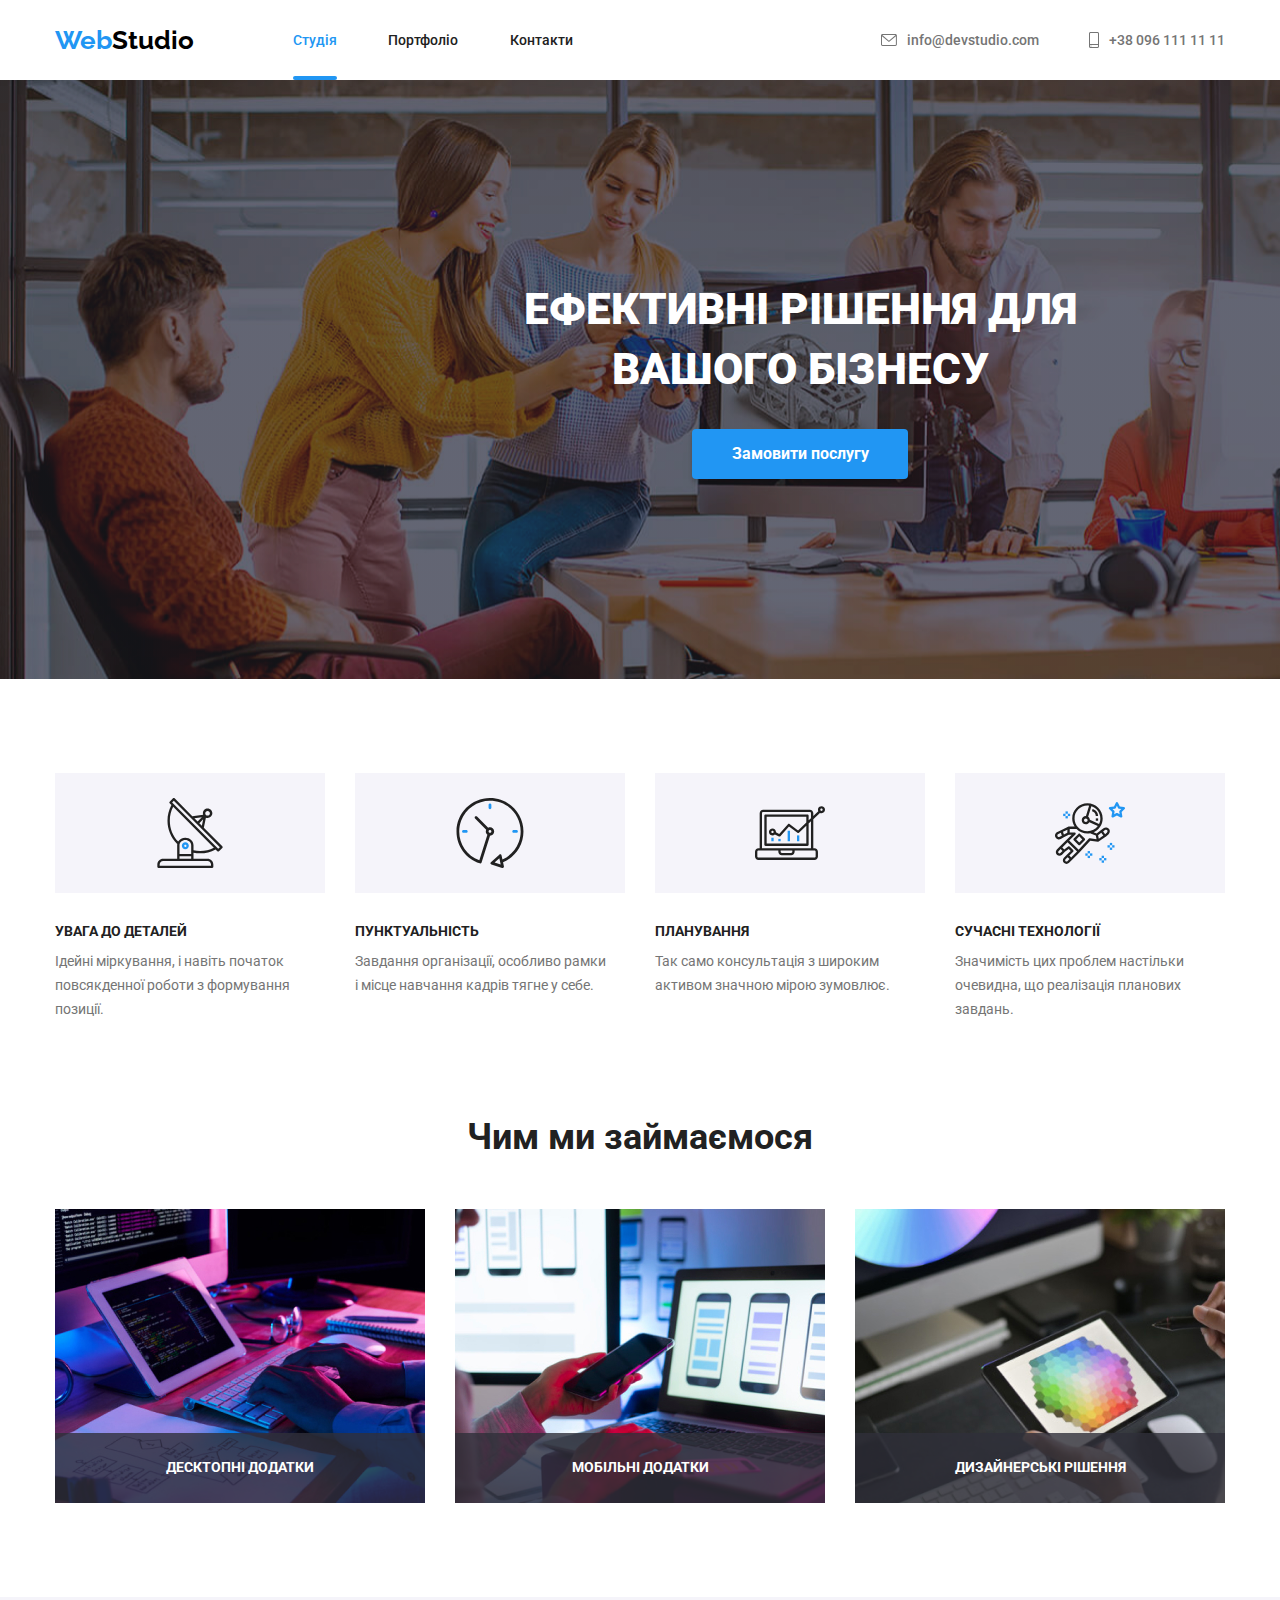
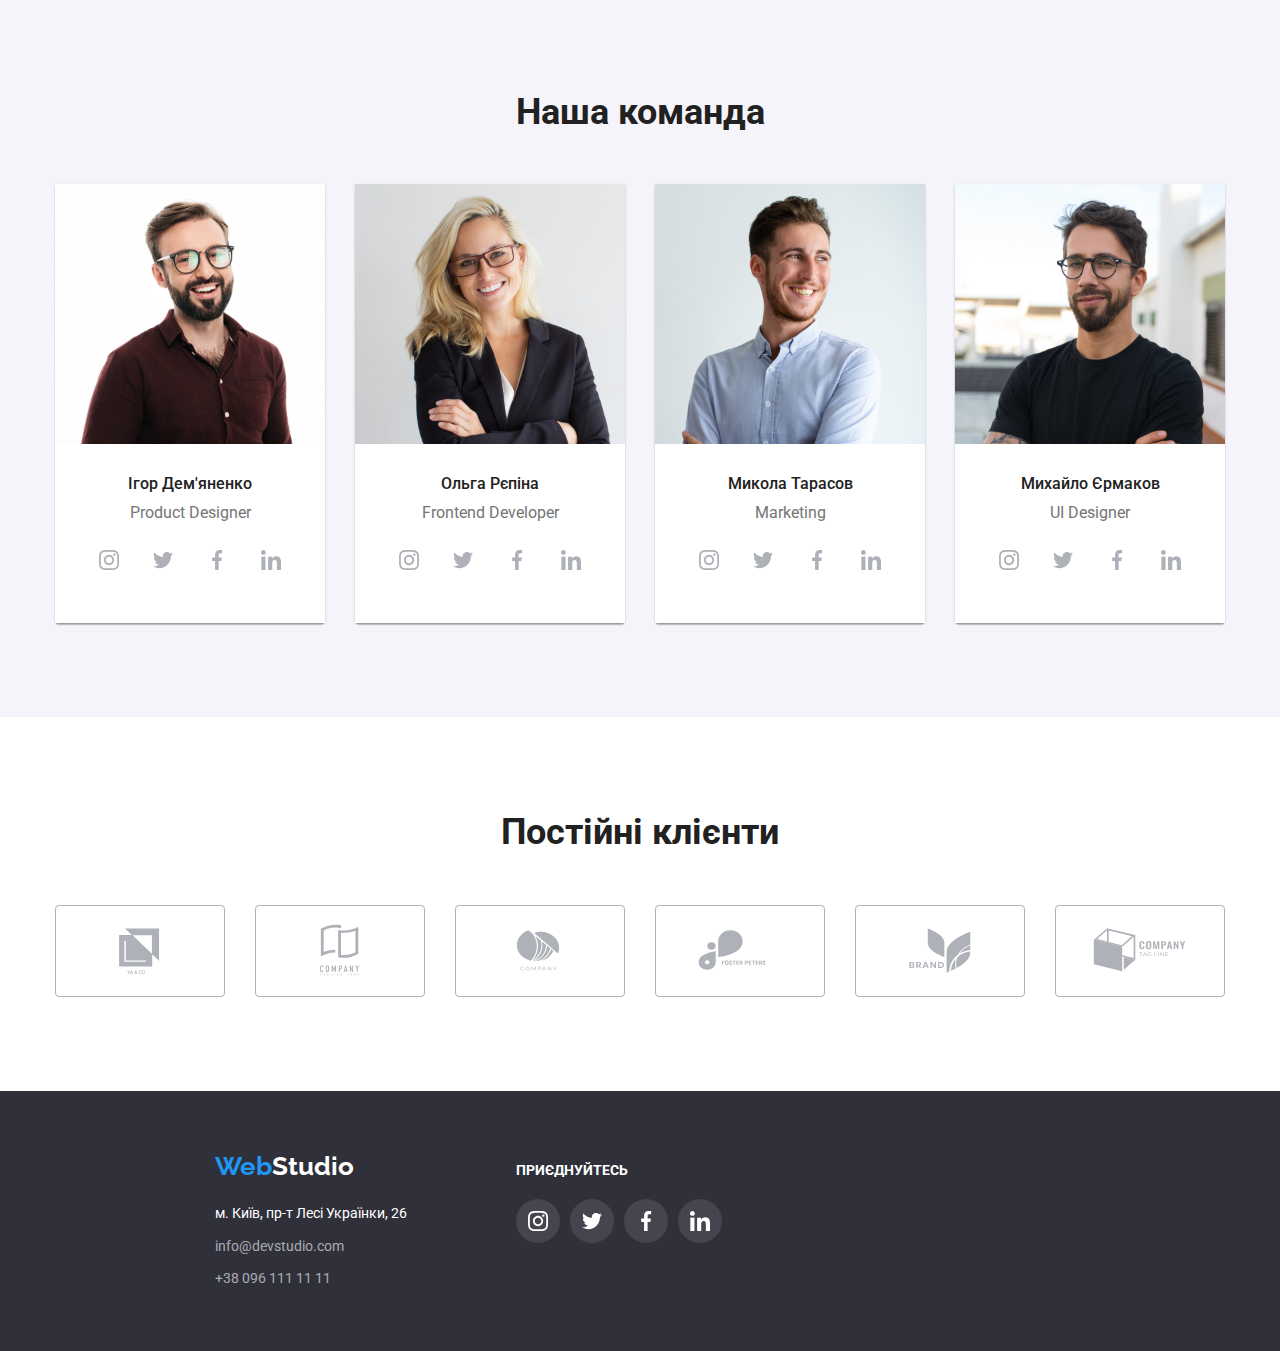
==== commit 0f16f426: "Наші проекти" ====
--- a/index.html
+++ b/index.html
@@ -158,14 +158,17 @@
       <div class="conteiner">
         <h2 class="progects_title">Чим ми займаємося</h2>
         <ul class="progect_img">
-          <li>
+          <li class="progect_img_scrin">
             <img src="/images/whatwedo/noyt.jpg" alt="Ноутбук" width="370" height="294" />
-          </li>
-          <li>
+             <p class="progect_img_text">ДЕСКТОПНІ ДОДАТКИ</p>
+          </li>
+          <li class="progect_img_scrin">
             <img src="/images/whatwedo/tel.jpg" alt="Ноутбук и телефон" width="370" height="294" />
-          </li>
-          <li>
+            <p class="progect_img_text">МОБІЛЬНІ ДОДАТКИ</p>          
+          </li>
+          <li class="progect_img_scrin">
             <img src="/images/whatwedo/plansh.jpg" alt="Планшет" width="370" height="294" />
+            <p class="progect_img_text">ДИЗАЙНЕРСЬКІ РІШЕННЯ</p>
           </li>
         </ul>
       </div>
--- a/css/styles.css
+++ b/css/styles.css
@@ -69,7 +69,9 @@
 .conteiner_header {
     display: flex;
     align-items: center;
-
+}
+.conteiner_header_border {
+    border-bottom: 1px solid #ECECEC;
 }
 
 
@@ -126,8 +128,23 @@
     padding-top: 32px;
 }
 .nav_mid_active {
+    position: relative;
     color: var(--accent-color);
-}
+    padding-bottom: 32px;
+}
+.nav_mid_active::after {
+    position: absolute;
+    bottom: 0%;
+    left: 0%;
+
+    content: '';
+    display: block;
+    width: 100%;
+    height: 4px;
+    background-color: var(--accent-color);
+    border-radius: 2px;
+}
+
 .nav_mid_st:hover,
 .nav_mid_st:focus {
     color: var(--accent-color);
@@ -231,6 +248,7 @@
     background-color: #C4C4C4;
     background-image:linear-gradient(rgba(47, 48, 58, 0.4),rgba(47, 48, 58, 0.4)), url(/images/hero/hero.png);
     background-size: cover;
+    margin-top: -1px;
 }
 .hero_title {
     text-align: center;
@@ -314,7 +332,32 @@
     gap: 30px;
     padding-bottom: 94px;
 }
-  /* =========================PROGECTS SECTION ========================*/
+.progect_img_scrin {
+    position: relative;
+}
+.progect_img_text {
+    position: absolute;
+    bottom: 0%;
+    left: 0%;
+
+    display: flex;
+    justify-content: center;
+    align-items: center;
+    width: 100%;
+    font-weight: 700;
+    font-size: 14px;
+    line-height: 1.14;
+
+    padding-top: 27px;
+    padding-bottom: 27px;
+    color: var(--white-color);
+    background: rgba(47, 48, 58, 0.8);
+}
+.progect_img_text:hover {
+    border: 1px solid #000000
+}
+
+/* =========================PROGECTS SECTION ========================*/
 
 /* ============================TEAM SECTION ============================*/
 .team {
@@ -508,6 +551,7 @@
     justify-content: center;
     column-gap: 8px;
     margin-bottom: 34px;  
+    margin-top: -1px;
 }
 
 
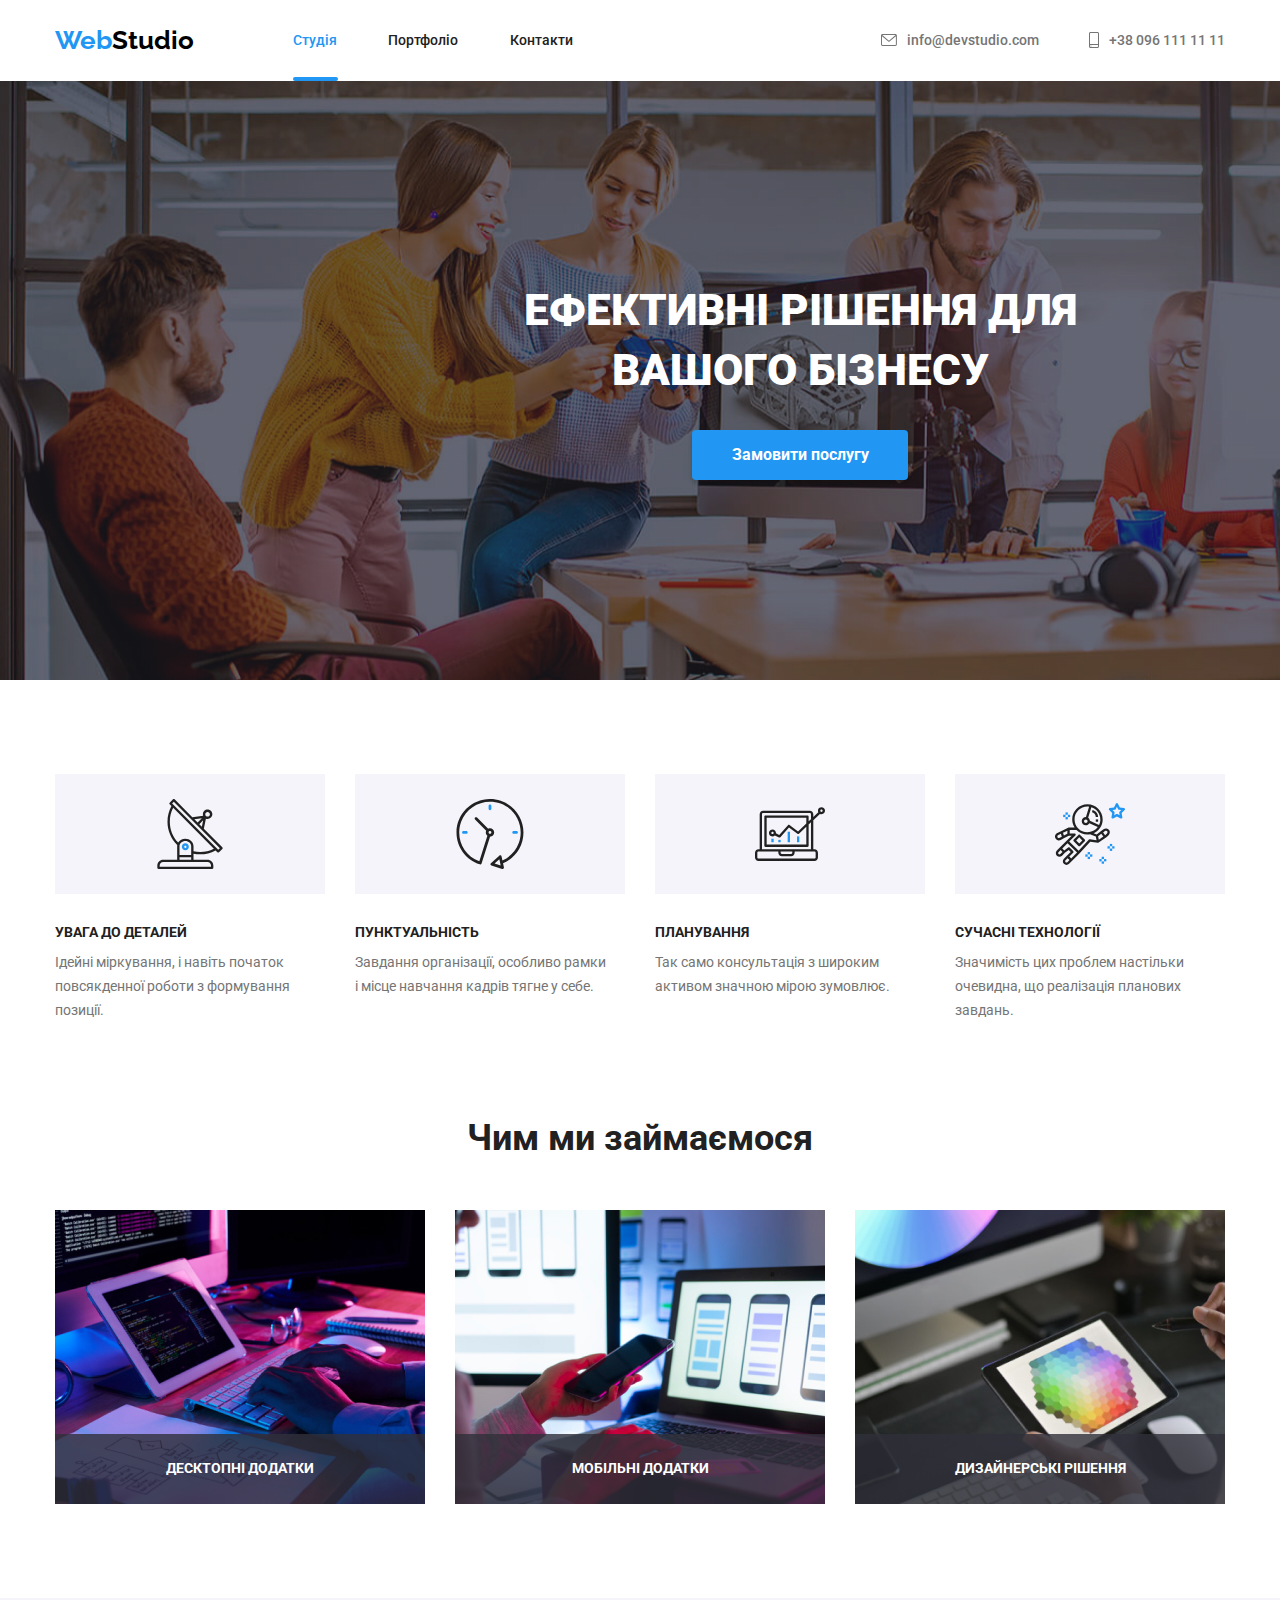
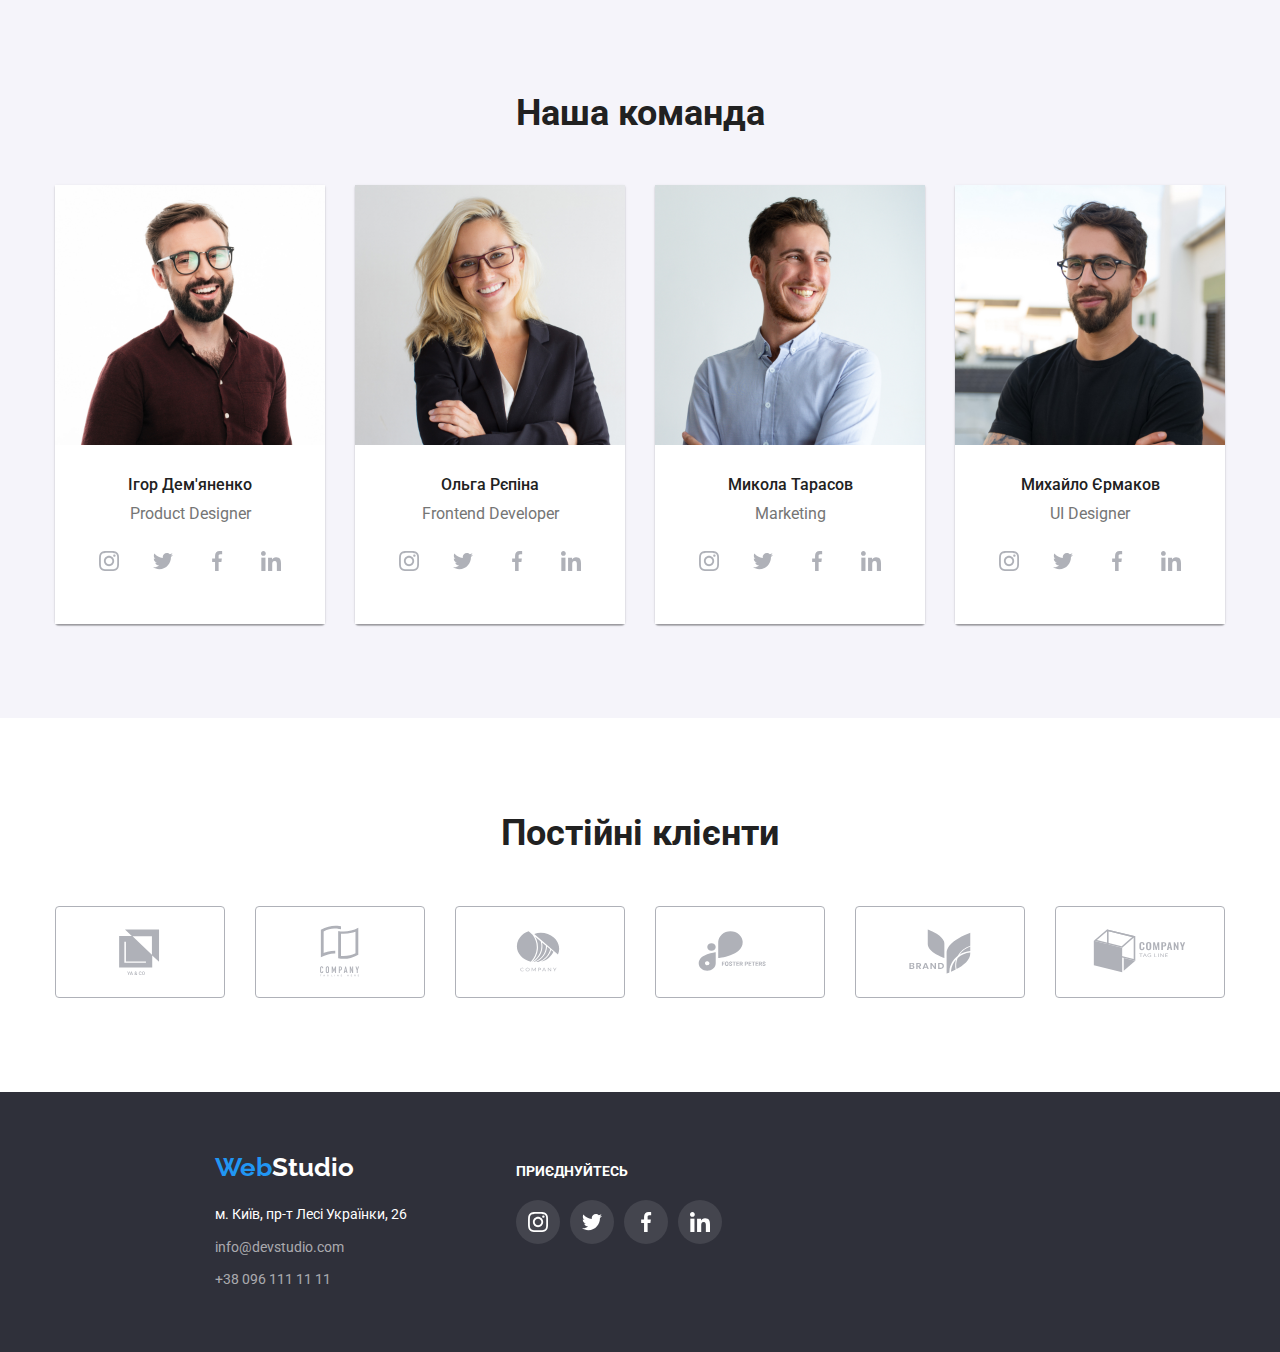
==== commit 49f9b42c: "Модальное окно" ====
--- a/index.html
+++ b/index.html
@@ -90,9 +90,11 @@
           ВАШОГО БІЗНЕСУ
         </h1>
 
-        <button class="hero_btn" type="button">Замовити послугу</button>
+        <button data-modal-open class="hero_btn" type="button">Замовити послугу</button>
       </div>
     </section>
+
+    <!-- Modal -->
 
 
     <!-- peculiarity -->
@@ -461,7 +463,21 @@
     </div>
   </footer>
 
-
+ <div class="backdrop is-hidden" data-modal>
+  <div class="modal">
+   
+    <p>
+
+    </p>
+    <button class="modal_icon_close" data-modal-close>
+      <svg width="18" height="18" >
+        <use href="./images/sprite/symbol-defs.svg#icon-close-black"></use>
+      </svg>
+    </button>
+  </div>
+ </div>
+
+ <script src="./js/modal.js"></script>
 </body>
 
 </html>--- a/css/styles.css
+++ b/css/styles.css
@@ -126,11 +126,14 @@
     line-height: 1.2;
     padding-bottom: 32px;
     padding-top: 32px;
+    transition: color 250ms cubic-bezier(0.4, 0, 0.2, 1);
 }
 .nav_mid_active {
     position: relative;
+    display: block;
     color: var(--accent-color);
     padding-bottom: 32px;
+    padding-top: 32px;
 }
 .nav_mid_active::after {
     position: absolute;
@@ -138,7 +141,6 @@
     left: 0%;
 
     content: '';
-    display: block;
     width: 100%;
     height: 4px;
     background-color: var(--accent-color);
@@ -187,6 +189,7 @@
     fill: var(--primary-text-color);
     border: 24px;
     margin-right: 10px;  
+    transition: fill 250ms cubic-bezier(0.4, 0, 0.2, 1);
 }
 
 .icon_nav_right_mail:hover,
@@ -201,6 +204,8 @@
     align-items: center;
     padding-bottom: 32px;
     padding-top: 32px;
+
+    transition: color 250ms cubic-bezier(0.4, 0, 0.2, 1);
 }
 
 .nav_right_mail:hover,
@@ -216,6 +221,8 @@
 .icon-smartphone {
     margin-right: 10px;
     fill: var(--primary-text-color);
+
+    transition: fill 250ms cubic-bezier(0.4, 0, 0.2, 1);
 }
 .icon-smartphone:hover,
 .icon-smartphone:focus {
@@ -227,6 +234,8 @@
     display: flex;
     padding-bottom: 32px;
     padding-top: 32px;
+
+    transition: color 250ms cubic-bezier(0.4, 0, 0.2, 1);
 }
 .nav_right_num_color:hover,
 .nav_right_num_color:focus {
@@ -248,7 +257,6 @@
     background-color: #C4C4C4;
     background-image:linear-gradient(rgba(47, 48, 58, 0.4),rgba(47, 48, 58, 0.4)), url(/images/hero/hero.png);
     background-size: cover;
-    margin-top: -1px;
 }
 .hero_title {
     text-align: center;
@@ -350,12 +358,12 @@
 
     padding-top: 27px;
     padding-bottom: 27px;
+    padding-left: 10px;
+    padding-right: 10px;
     color: var(--white-color);
     background: rgba(47, 48, 58, 0.8);
 }
-.progect_img_text:hover {
-    border: 1px solid #000000
-}
+
 
 /* =========================PROGECTS SECTION ========================*/
 
@@ -416,6 +424,8 @@
     border-radius: 50%;
     width: 44px;
     height: 44px;
+
+    transition: background-color 250ms cubic-bezier(0.4, 0, 0.2, 1);
 }
 .team_icons_link:hover,
 .team_icons_link:focus {
@@ -426,6 +436,8 @@
     width: 20px;
     height: 20px;
     fill: var(--social-icons);
+
+    transition: fill 250ms cubic-bezier(0.4, 0, 0.2, 1);
 }
 .team_icons_link:hover .team_icons_group,
 .team_icons_link:focus .team_icons_group {
@@ -464,6 +476,8 @@
     align-items: center;
     border: 1px solid #AFB1B8;
     border-radius: 4px;
+
+    transition: fill 250ms cubic-bezier(0.4, 0, 0.2, 1), border 250ms cubic-bezier(0.4, 0, 0.2, 1);
 }
 
 .client_img:hover,
@@ -536,6 +550,8 @@
     fill: var(--white-color);
     background-color: rgba(255, 255, 255, 0.1);
     border-radius: 50%;
+
+    transition: background-color 250ms cubic-bezier(0.4, 0, 0.2, 1);
 }
 .footer_title_img:hover,
 .footer_title_img:focus {
@@ -551,7 +567,6 @@
     justify-content: center;
     column-gap: 8px;
     margin-bottom: 34px;  
-    margin-top: -1px;
 }
 
 
@@ -563,6 +578,8 @@
     font-weight: 500;
     font-size: 16px;
     line-height: 1.62;
+
+    transition: color 250ms cubic-bezier(0.4, 0, 0.2, 1), background-color 250ms cubic-bezier(0.4, 0, 0.2, 1), box-shadow 250ms cubic-bezier(0.4, 0, 0.2, 1);
 }
 .p_button:hover,
 .p_button:focus {
@@ -604,10 +621,44 @@
 .p_block {
     width: 370px;
     height: 404px;
+    border: 1px solid #EEEEEE;
+
+    transition: box-shadow 250ms cubic-bezier(0.4, 0, 0.2, 1);
+}
+.p_blok_img_and_text {
+    position: relative;
+    overflow: hidden;
+}
+
+.p_block_text {
+    position: absolute;
+    left: 0%;
+    bottom: 0%;
+
+    width: 100%;
+    height: 100%;
+    font-size: 18px;
+    line-height: 1.55;
+    padding-left: 24px;
+    padding-right: 24px;
+    padding-top: 64px;
+    padding-top: 64px;
+    color: var(--white-color);
+    letter-spacing: 0.03em;
+    background: rgba(33, 150, 243, 0.9);
+
+    transform: translateY(100%);
+    opacity: 0;
+    transition: opacity 250ms cubic-bezier(0.4, 0, 0.2, 1), transform 250ms cubic-bezier(0.4, 0, 0.2, 1);
+
+}
+.p_block:hover .p_block_text{
+    opacity: 1;
+    transform: translateY(0);
+    
 }
 .p_block:hover,
 .p_block:focus {
-    border: 1px solid #EEEEEE;
     box-shadow: 0px 1px 1px rgba(0, 0, 0, 0.12), 0px 4px 4px rgba(0, 0, 0, 0.06), 1px 4px 6px rgba(0, 0, 0, 0.16);
 }
 .portfolio_img_info {
@@ -631,3 +682,49 @@
 
 
  /* ========================PORTFOLIO SECTION===========================*/ 
+
+ /*======================     MODAL WINDOW ==============================*/
+.backdrop {
+    position: fixed;
+    left: 0;
+    top: 0;
+    width: 100%;
+    height: 100%;
+    background: rgba(0, 0, 0, 0.2);
+    transition: opacity 250ms cubic-bezier(0.4, 0, 0.2, 1);
+
+}
+.backdrop.is-hidden {
+    opacity: 0;
+    pointer-events: none;
+}
+.modal {
+    position: absolute;
+    top: 50%;
+    left: 50%;
+    transform: translate(-50%, -50%);
+
+
+    width: 528px;
+    min-height: 581px;
+    padding: 8px 12px;
+
+
+    background: #FFFFFF;
+    box-shadow: 0px 1px 3px rgba(0, 0, 0, 0.12), 0px 1px 1px rgba(0, 0, 0, 0.14), 0px 2px 1px rgba(0, 0, 0, 0.2);
+    border-radius: 4px;
+}
+.modal_icon_close {
+    position: absolute;
+    left: 92%;
+
+    display: flex;
+    border: none;
+    padding: 6px 6px;
+    border-radius: 50%;
+
+    background-color: transparent;
+    border: 1px solid rgba(0, 0, 0, 0.1);
+}
+
+ /*======================== MODAL WINDOW ===================================*/